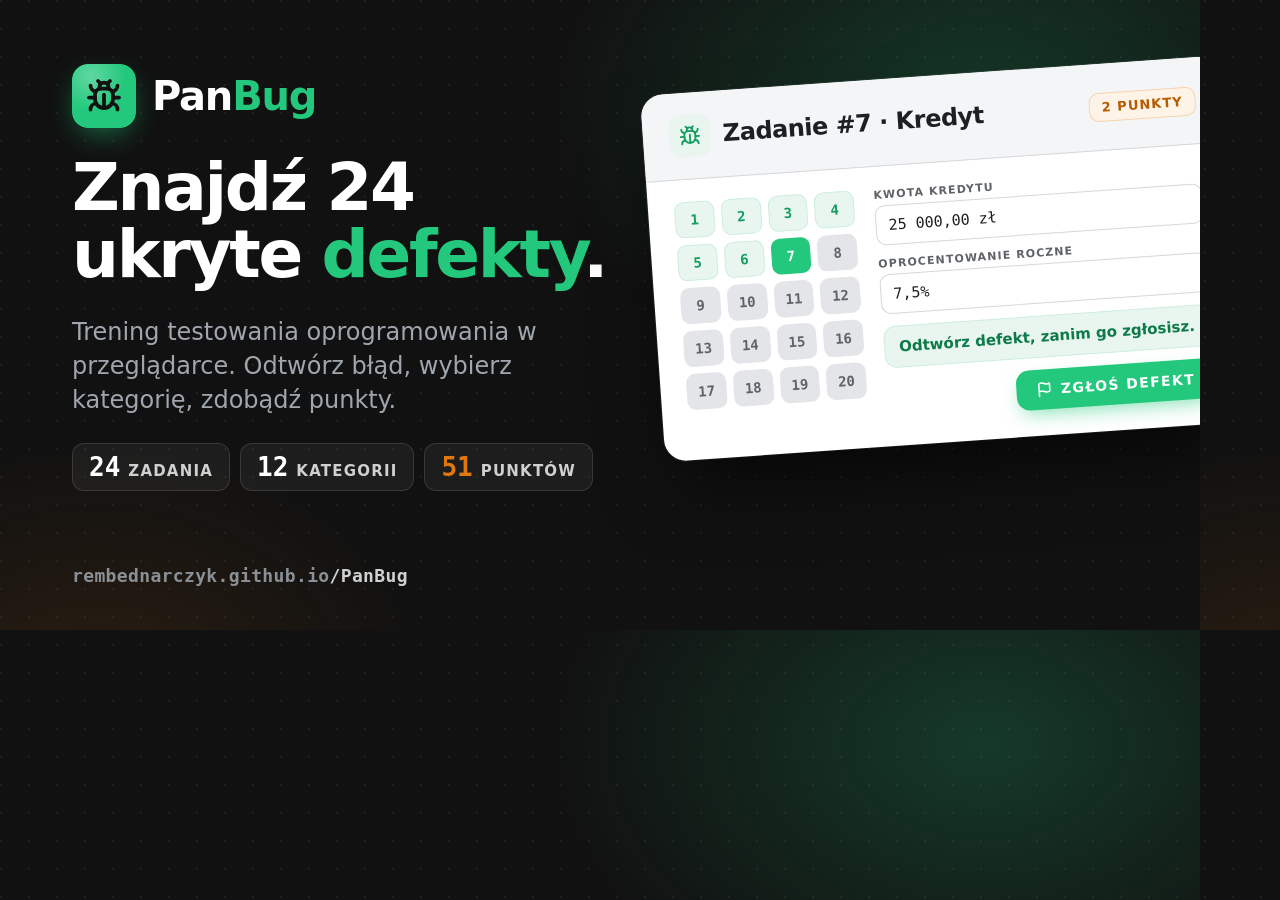
==== branding/og-image.html @ 72460b91 "PanBug: gra do nauki testowania oprogramowania Strona statyczna (Blazor WebAssembly): 24 zadania w o" ====
<!doctype html>
<!--
  Źródło obrazka Open Graph (src/PanBug.Web/wwwroot/og-image.png, 1200x630).
  Odtworzenie: ./branding/render.sh (Chromium przez Playwright) albo zrzut tego pliku
  w dowolnej przeglądarce przy oknie 1200x630. Kolory i układ jak w aplikacji.
-->
<html lang="pl">
<head>
<meta charset="utf-8">
<title>PanBug OG</title>
<style>
  :root {
    --bar: #111111; --text: #ffffff; --muted: #a0a6ad; --accent: #23c87c; --accent-strong: #129c5d;
    --points: #e07710; --surface: #ffffff; --gray-50: #f4f5f6; --gray-100: #e3e5e8; --gray-200: #d5d8dc;
    --gray-500: #5f6368; --gray-900: #1d1f21; --danger: #c62828;
    --font: Inter, "Segoe UI", system-ui, sans-serif;
    --mono: "DejaVu Sans Mono", ui-monospace, Menlo, Consolas, monospace;
  }
  * { box-sizing: border-box; margin: 0; }
  html, body { width: 1200px; height: 630px; overflow: hidden; }
  body {
    position: relative; font-family: var(--font); color: var(--text); background: var(--bar);
    background-image:
      radial-gradient(620px 420px at 82% 18%, rgb(35 200 124 / .22), transparent 70%),
      radial-gradient(480px 360px at 8% 110%, rgb(224 119 16 / .12), transparent 70%),
      radial-gradient(circle at 1px 1px, rgb(255 255 255 / .06) 1px, transparent 0);
    background-size: auto, auto, 28px 28px;
  }

  .left { position: absolute; left: 72px; top: 64px; width: 560px; display: flex; flex-direction: column; gap: 26px; }
  .brand { display: flex; align-items: center; gap: 16px; }
  .brand svg { border-radius: 14px; box-shadow: 0 10px 30px -8px rgb(35 200 124 / .6); }
  .word { font-size: 40px; font-weight: 900; letter-spacing: -.03em; }
  .word span { color: var(--accent); }
  h1 { font-size: 66px; line-height: 1.02; font-weight: 900; letter-spacing: -.035em; }
  h1 em { font-style: normal; color: var(--accent); }
  .sub { font-size: 24px; line-height: 1.42; color: var(--muted); font-weight: 500; max-width: 520px; }
  .chips { display: flex; gap: 10px; }
  .chip { display: inline-flex; align-items: baseline; gap: 8px; padding: 10px 16px; border-radius: 12px; border: 1px solid rgb(255 255 255 / .12); background: rgb(255 255 255 / .05); font-size: 15px; font-weight: 700; letter-spacing: .08em; text-transform: uppercase; color: #d0d0d0; }
  .chip b { font: 900 26px/1 var(--mono); letter-spacing: 0; color: #fff; }
  .chip.points b { color: var(--points); }
  .url { position: absolute; left: 72px; bottom: 44px; font: 600 18px var(--mono); color: #8a9096; letter-spacing: .02em; }
  .url b { color: #d0d0d0; font-weight: 600; }

  /* Fragment interfejsu: karta zadania z siatką zadań */
  .app { position: absolute; left: 640px; top: 96px; width: 580px; transform: rotate(-4deg); transform-origin: top left; }
  .card { background: var(--surface); color: var(--gray-900); border-radius: 22px; box-shadow: 0 40px 80px -20px rgb(0 0 0 / .7), 0 0 0 1px rgb(255 255 255 / .08); overflow: hidden; }
  .card-head { display: flex; align-items: center; justify-content: space-between; padding: 22px 26px; border-bottom: 1px solid var(--gray-200); background: var(--gray-50); }
  .title { display: flex; align-items: center; gap: 12px; font-size: 24px; font-weight: 900; letter-spacing: -.02em; }
  .ic { width: 42px; height: 42px; border-radius: 12px; background: #e8f6ef; color: var(--accent-strong); display: grid; place-items: center; }
  .pts { padding: 6px 12px; border-radius: 10px; border: 1px solid #f6d3ad; background: #fdf3e7; color: #b35c00; font-size: 13px; font-weight: 700; letter-spacing: .08em; text-transform: uppercase; }
  .body { padding: 22px 26px 26px; display: grid; grid-template-columns: 180px 1fr; gap: 20px; }
  .tiles { display: grid; grid-template-columns: repeat(4, 1fr); gap: 7px; align-content: start; }
  .t { height: 36px; border-radius: 9px; background: var(--gray-100); color: var(--gray-500); display: grid; place-items: center; font: 700 14px var(--mono); }
  .t.done { background: #e8f6ef; border: 1px solid #cdeedd; color: var(--accent-strong); }
  .t.now { background: var(--accent); color: #fff; }
  .form { display: flex; flex-direction: column; gap: 12px; }
  .lbl { font-size: 11px; font-weight: 700; letter-spacing: .1em; text-transform: uppercase; color: var(--gray-500); margin-bottom: 4px; }
  .in { height: 40px; border: 1px solid var(--gray-200); border-radius: 10px; padding: 0 12px; display: flex; align-items: center; font: 500 15px var(--mono); color: var(--gray-900); }
  .hint { padding: 11px 14px; border-radius: 12px; background: #e8f6ef; border: 1px solid #cdeedd; color: #0e7a49; font-size: 15px; font-weight: 700; }
  .btn { align-self: flex-end; padding: 12px 20px; border-radius: 13px; background: var(--accent); color: #fff; font-size: 14px; font-weight: 900; letter-spacing: .1em; text-transform: uppercase; display: flex; align-items: center; gap: 8px; box-shadow: 0 8px 20px -6px rgb(35 200 124 / .6); }
</style>
</head>
<body>
  <div class="left">
    <div class="brand">
      <svg width="64" height="64" viewBox="0 0 32 32" aria-hidden="true"><defs><radialGradient id="s" cx="0.3" cy="0.2" r="0.9"><stop offset="0" stop-color="#fff" stop-opacity="0.28"/><stop offset="0.6" stop-color="#fff" stop-opacity="0"/></radialGradient></defs><rect width="32" height="32" rx="8" fill="#23c87c"/><rect width="32" height="32" rx="8" fill="url(#s)"/><g transform="translate(7 7) scale(.75)" fill="none" stroke="#111" stroke-width="2.5" stroke-linecap="round" stroke-linejoin="round"><path d="M12 20v-9"/><path d="M14 7a4 4 0 0 1 4 4v3a6 6 0 0 1-12 0v-3a4 4 0 0 1 4-4z"/><path d="M14.12 3.88 16 2"/><path d="M21 21a4 4 0 0 0-3.81-4"/><path d="M21 5a4 4 0 0 1-3.55 3.97"/><path d="M22 13h-4"/><path d="M3 21a4 4 0 0 1 3.81-4"/><path d="M3 5a4 4 0 0 0 3.55 3.97"/><path d="M6 13H2"/><path d="m8 2 1.88 1.88"/><path d="M9 7.13V6a3 3 0 1 1 6 0v1.13"/></g></svg>
      <span class="word">Pan<span>Bug</span></span>
    </div>
    <h1>Znajdź 24 ukryte <em>defekty</em>.</h1>
    <p class="sub">Trening testowania oprogramowania w przeglądarce. Odtwórz błąd, wybierz kategorię, zdobądź punkty.</p>
    <div class="chips">
      <span class="chip"><b>24</b> zadania</span>
      <span class="chip"><b>12</b> kategorii</span>
      <span class="chip points"><b>51</b> punktów</span>
    </div>
  </div>
  <div class="url">rembednarczyk.github.io<b>/PanBug</b></div>

  <div class="app">
    <div class="card">
      <div class="card-head">
        <div class="title"><span class="ic"><svg width="22" height="22" viewBox="0 0 24 24" fill="none" stroke="currentColor" stroke-width="2" stroke-linecap="round" stroke-linejoin="round"><path d="M12 20v-9"/><path d="M14 7a4 4 0 0 1 4 4v3a6 6 0 0 1-12 0v-3a4 4 0 0 1 4-4z"/><path d="M14.12 3.88 16 2"/><path d="M21 21a4 4 0 0 0-3.81-4"/><path d="M21 5a4 4 0 0 1-3.55 3.97"/><path d="M22 13h-4"/><path d="M3 21a4 4 0 0 1 3.81-4"/><path d="M3 5a4 4 0 0 0 3.55 3.97"/><path d="M6 13H2"/><path d="m8 2 1.88 1.88"/><path d="M9 7.13V6a3 3 0 1 1 6 0v1.13"/></svg></span>Zadanie #7 · Kredyt</div>
        <span class="pts">2 punkty</span>
      </div>
      <div class="body">
        <div class="tiles">
          <span class="t done">1</span><span class="t done">2</span><span class="t done">3</span><span class="t done">4</span>
          <span class="t done">5</span><span class="t done">6</span><span class="t now">7</span><span class="t">8</span>
          <span class="t">9</span><span class="t">10</span><span class="t">11</span><span class="t">12</span>
          <span class="t">13</span><span class="t">14</span><span class="t">15</span><span class="t">16</span>
          <span class="t">17</span><span class="t">18</span><span class="t">19</span><span class="t">20</span>
        </div>
        <div class="form">
          <div><div class="lbl">Kwota kredytu</div><div class="in">25 000,00 zł</div></div>
          <div><div class="lbl">Oprocentowanie roczne</div><div class="in">7,5%</div></div>
          <div class="hint">Odtwórz defekt, zanim go zgłosisz.</div>
          <div class="btn"><svg width="16" height="16" viewBox="0 0 24 24" fill="none" stroke="currentColor" stroke-width="2.4" stroke-linecap="round" stroke-linejoin="round"><path d="M4 22V4a1 1 0 0 1 .4-.8A6 6 0 0 1 8 2c3 0 5 2 7.333 2q2 0 3.067-.8A1 1 0 0 1 20 4v10a1 1 0 0 1-.4.8A6 6 0 0 1 16 16c-3 0-5-2-8-2a6 6 0 0 0-4 1.528"/></svg>Zgłoś defekt</div>
        </div>
      </div>
    </div>
  </div>
</body>
</html>
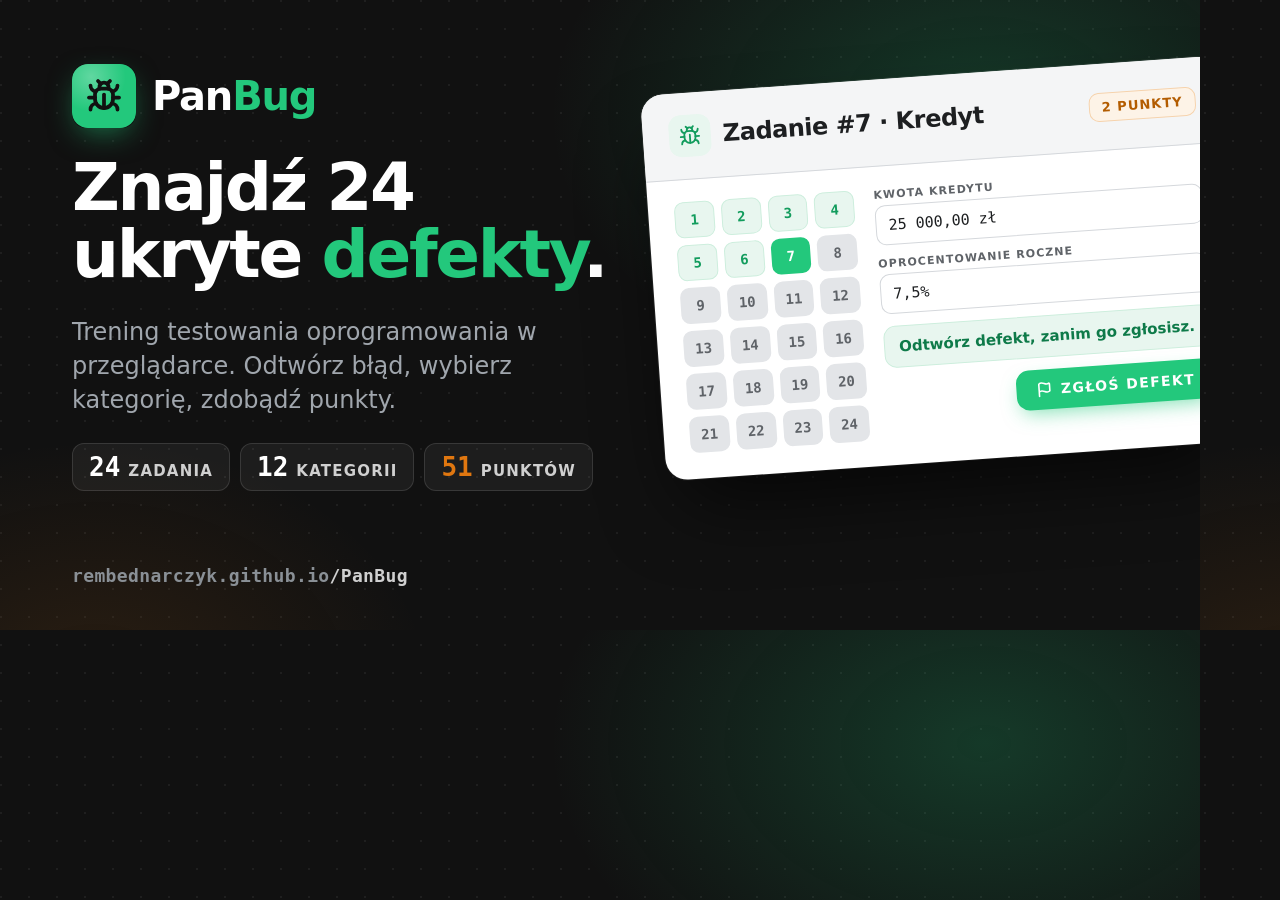
==== commit 15f925fc: "Show all 24 task tiles on the OG image The card on the Open Graph image drew a 4x5 grid with tiles 1" ====
--- a/branding/og-image.html
+++ b/branding/og-image.html
@@ -90,6 +90,7 @@
           <span class="t">9</span><span class="t">10</span><span class="t">11</span><span class="t">12</span>
           <span class="t">13</span><span class="t">14</span><span class="t">15</span><span class="t">16</span>
           <span class="t">17</span><span class="t">18</span><span class="t">19</span><span class="t">20</span>
+          <span class="t">21</span><span class="t">22</span><span class="t">23</span><span class="t">24</span>
         </div>
         <div class="form">
           <div><div class="lbl">Kwota kredytu</div><div class="in">25 000,00 zł</div></div>
